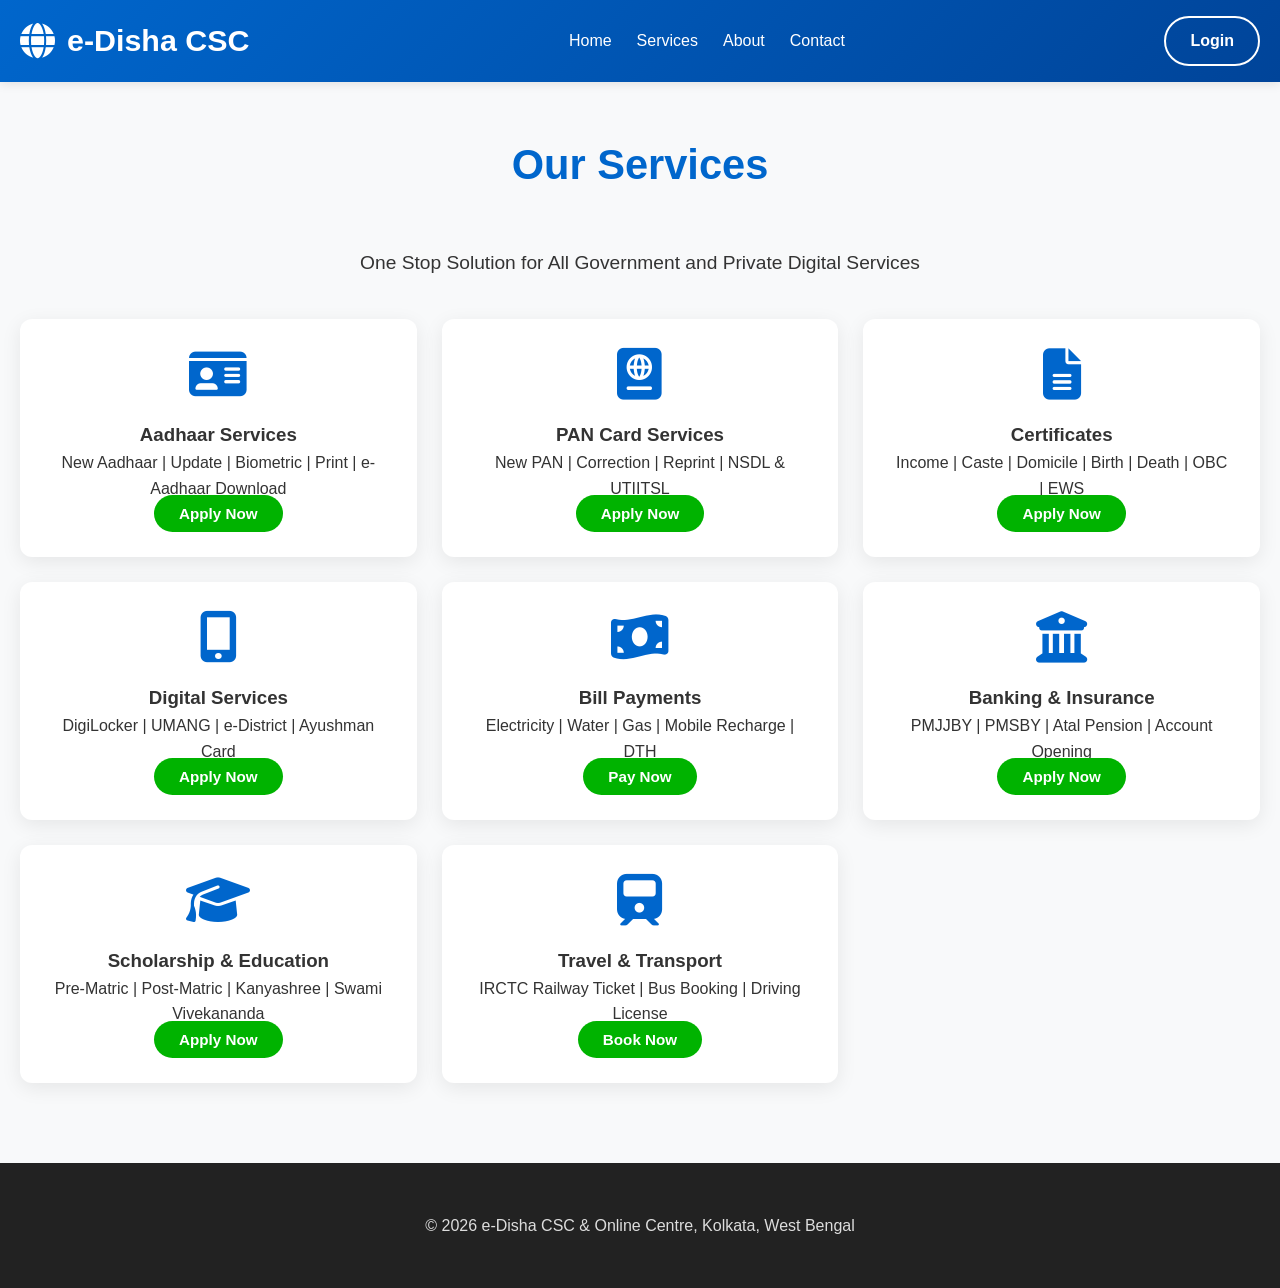
==== services.html @ f9daeaee "Create services.html" ====
<!DOCTYPE html>
<html lang="en">
<head>
    <meta charset="UTF-8">
    <meta name="viewport" content="width=device-width, initial-scale=1.0">
    <title>Services - e-Disha CSC</title>
    <link rel="stylesheet" href="style.css">
    <link rel="stylesheet" href="https://cdnjs.cloudflare.com/ajax/libs/font-awesome/6.6.0/css/all.min.css">
    <style>
        .service-grid {
            display: grid;
            grid-template-columns: repeat(auto-fit, minmax(320px, 1fr));
            gap: 25px;
            margin-top: 40px;
        }
        .service-card {
            background: white;
            border-radius: 12px;
            padding: 30px;
            box-shadow: 0 5px 20px rgba(0,0,0,0.08);
            transition: 0.3s;
            text-align: center;
        }
        .service-card:hover {
            transform: translateY(-10px);
            box-shadow: 0 15px 30px rgba(0,0,0,0.15);
        }
        .service-card i {
            font-size: 3.2rem;
            color: var(--primary);
            margin-bottom: 20px;
        }
    </style>
</head>
<body>
    <header>
        <nav>
            <a href="index.html" class="logo">
                <i class="fas fa-globe"></i> e-Disha CSC
            </a>
            <ul class="nav-links">
                <li><a href="index.html">Home</a></li>
                <li><a href="services.html">Services</a></li>
                <li><a href="about.html">About</a></li>
                <li><a href="contact.html">Contact</a></li>
            </ul>
            <a href="login.html" class="btn btn-outline">Login</a>
        </nav>
    </header>

    <section style="background: #f8f9fa; padding-top: 50px;">
        <div class="container">
            <h2>Our Services</h2>
            <p style="text-align:center; font-size:1.2rem; max-width:700px; margin:0 auto 40px;">
                One Stop Solution for All Government and Private Digital Services
            </p>

            <div class="service-grid">
                <div class="service-card">
                    <i class="fas fa-id-card"></i>
                    <h3>Aadhaar Services</h3>
                    <p>New Aadhaar | Update | Biometric | Print | e-Aadhaar Download</p>
                    <a href="#" class="btn btn-primary" style="margin-top:15px; padding:10px 25px; font-size:0.95rem;">Apply Now</a>
                </div>

                <div class="service-card">
                    <i class="fas fa-passport"></i>
                    <h3>PAN Card Services</h3>
                    <p>New PAN | Correction | Reprint | NSDL & UTIITSL</p>
                    <a href="#" class="btn btn-primary" style="margin-top:15px; padding:10px 25px; font-size:0.95rem;">Apply Now</a>
                </div>

                <div class="service-card">
                    <i class="fas fa-file-alt"></i>
                    <h3>Certificates</h3>
                    <p>Income | Caste | Domicile | Birth | Death | OBC | EWS</p>
                    <a href="#" class="btn btn-primary" style="margin-top:15px; padding:10px 25px; font-size:0.95rem;">Apply Now</a>
                </div>

                <div class="service-card">
                    <i class="fas fa-mobile-alt"></i>
                    <h3>Digital Services</h3>
                    <p>DigiLocker | UMANG | e-District | Ayushman Card</p>
                    <a href="#" class="btn btn-primary" style="margin-top:15px; padding:10px 25px; font-size:0.95rem;">Apply Now</a>
                </div>

                <div class="service-card">
                    <i class="fas fa-money-bill-wave"></i>
                    <h3>Bill Payments</h3>
                    <p>Electricity | Water | Gas | Mobile Recharge | DTH</p>
                    <a href="#" class="btn btn-primary" style="margin-top:15px; padding:10px 25px; font-size:0.95rem;">Pay Now</a>
                </div>

                <div class="service-card">
                    <i class="fas fa-university"></i>
                    <h3>Banking & Insurance</h3>
                    <p>PMJJBY | PMSBY | Atal Pension | Account Opening</p>
                    <a href="#" class="btn btn-primary" style="margin-top:15px; padding:10px 25px; font-size:0.95rem;">Apply Now</a>
                </div>

                <div class="service-card">
                    <i class="fas fa-graduation-cap"></i>
                    <h3>Scholarship & Education</h3>
                    <p>Pre-Matric | Post-Matric | Kanyashree | Swami Vivekananda</p>
                    <a href="#" class="btn btn-primary" style="margin-top:15px; padding:10px 25px; font-size:0.95rem;">Apply Now</a>
                </div>

                <div class="service-card">
                    <i class="fas fa-train"></i>
                    <h3>Travel & Transport</h3>
                    <p>IRCTC Railway Ticket | Bus Booking | Driving License</p>
                    <a href="#" class="btn btn-primary" style="margin-top:15px; padding:10px 25px; font-size:0.95rem;">Book Now</a>
                </div>
            </div>
        </div>
    </section>

    <footer style="background:#222; color:#ddd; padding:50px 20px; text-align:center;">
        <p>&copy; 2026 e-Disha CSC & Online Centre, Kolkata, West Bengal</p>
    </footer>
</body>
</html>
---- style.css ----
:root {
    --primary: #0066cc;
    --secondary: #00b300;
    --dark: #222;
}

* {
    margin: 0;
    padding: 0;
    box-sizing: border-box;
}

body {
    font-family: 'Segoe UI', Tahoma, Geneva, Verdana, sans-serif;
    line-height: 1.6;
    color: #333;
}

header {
    background: linear-gradient(135deg, var(--primary), #004499);
    color: white;
    position: sticky;
    top: 0;
    z-index: 1000;
    box-shadow: 0 2px 10px rgba(0,0,0,0.1);
}

nav {
    max-width: 1300px;
    margin: 0 auto;
    padding: 1rem 20px;
    display: flex;
    justify-content: space-between;
    align-items: center;
}

.logo {
    display: flex;
    align-items: center;
    font-size: 1.9rem;
    font-weight: bold;
    text-decoration: none;
    color: white;
}

.logo i {
    margin-right: 12px;
    font-size: 2.2rem;
}

.nav-links {
    display: flex;
    gap: 25px;
    list-style: none;
}

.nav-links a {
    color: white;
    text-decoration: none;
    font-weight: 500;
    transition: 0.3s;
}

.nav-links a:hover {
    color: #ffd700;
}

.btn {
    padding: 10px 24px;
    border-radius: 50px;
    text-decoration: none;
    font-weight: bold;
    transition: 0.3s;
}

.btn-primary {
    background: var(--secondary);
    color: white;
}

.btn-outline {
    border: 2px solid white;
    color: white;
}

.btn-outline:hover {
    background: white;
    color: var(--primary);
}

/* Common Section Styling */
section {
    padding: 80px 20px;
}

.container {
    max-width: 1300px;
    margin: 0 auto;
}

h2 {
    text-align: center;
    font-size: 2.6rem;
    margin-bottom: 50px;
    color: var(--primary);
}
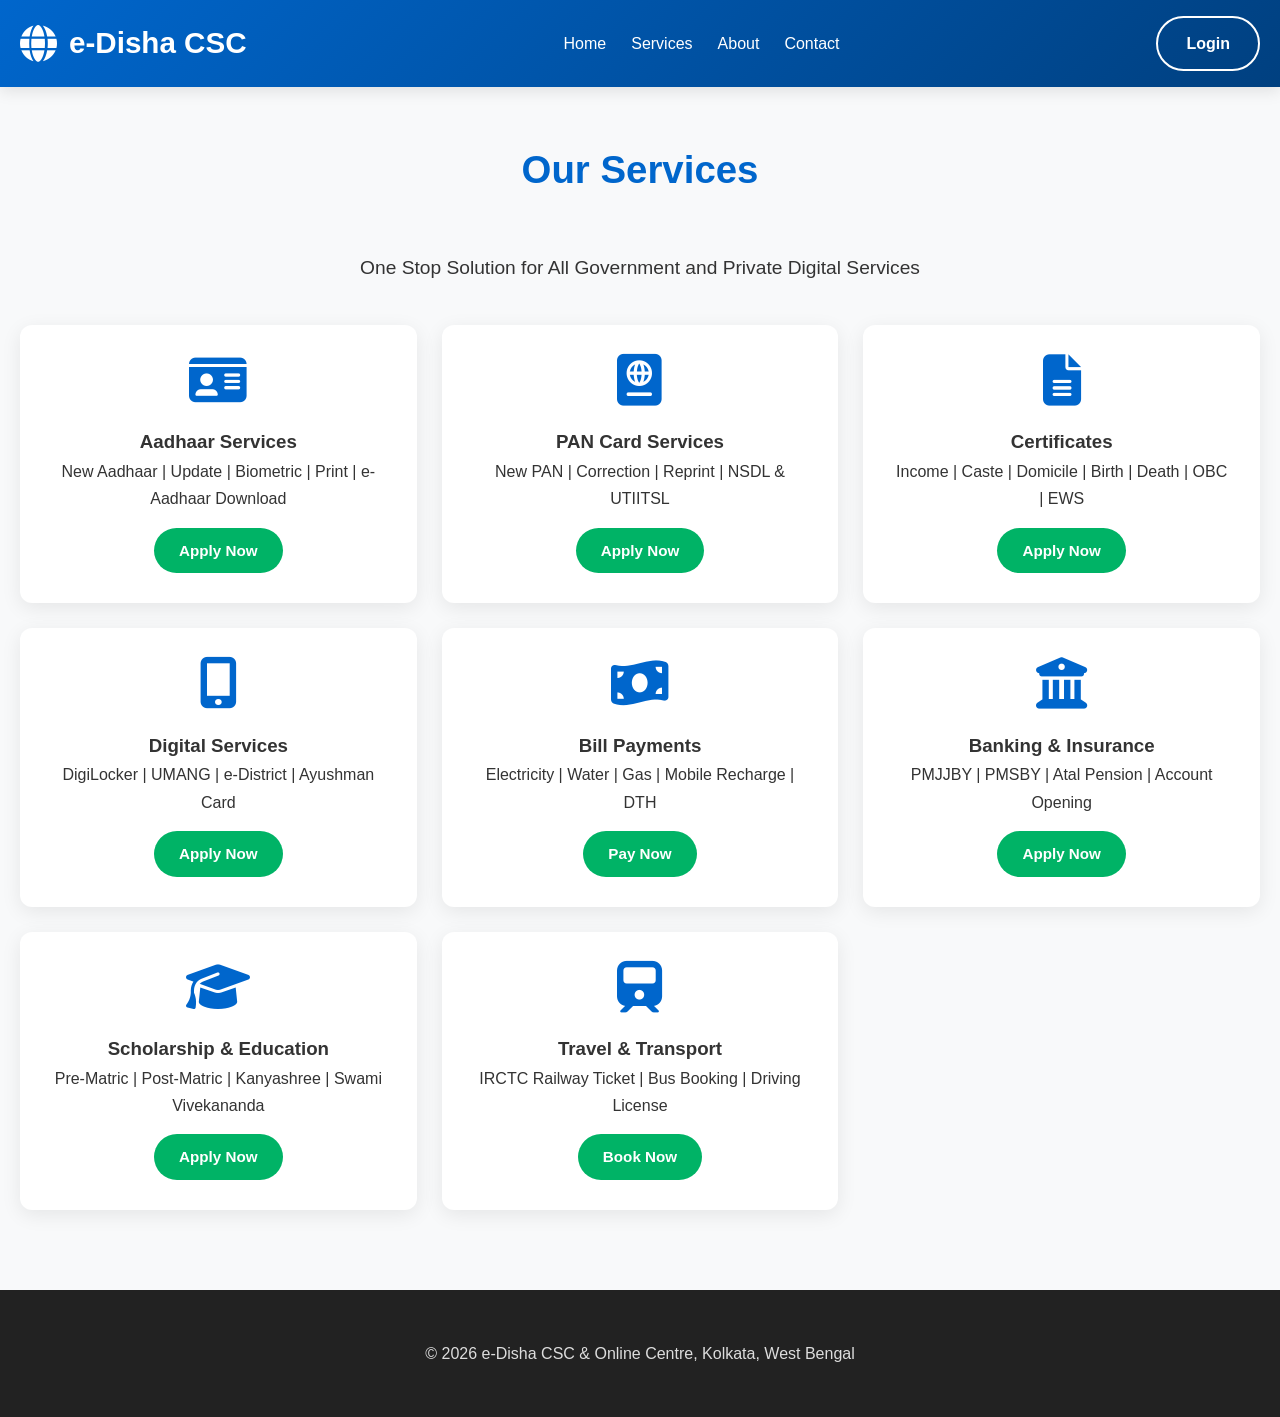
==== commit 585a0246: "Update services.html" ====
--- a/services.html
+++ b/services.html
@@ -7,6 +7,147 @@
     <link rel="stylesheet" href="style.css">
     <link rel="stylesheet" href="https://cdnjs.cloudflare.com/ajax/libs/font-awesome/6.6.0/css/all.min.css">
     <style>
+        :root {
+    --primary: #0066cc;
+    --secondary: #00b366;
+    --dark: #1e2937;
+    --light: #f8fafc;
+}
+
+* {
+    margin: 0;
+    padding: 0;
+    box-sizing: border-box;
+}
+
+body {
+    font-family: 'Segoe UI', Tahoma, Geneva, Verdana, sans-serif;
+    line-height: 1.7;
+    color: #333;
+    font-size: 16px;
+}
+
+header {
+    background: linear-gradient(135deg, var(--primary), #004080);
+    color: white;
+    position: sticky;
+    top: 0;
+    z-index: 1000;
+    box-shadow: 0 4px 15px rgba(0,0,0,0.1);
+}
+
+nav {
+    max-width: 1350px;
+    margin: 0 auto;
+    padding: 1rem 20px;
+    display: flex;
+    justify-content: space-between;
+    align-items: center;
+    flex-wrap: wrap;
+    gap: 15px;
+}
+
+.logo {
+    font-size: 1.85rem;
+    font-weight: 700;
+    text-decoration: none;
+    color: white;
+    display: flex;
+    align-items: center;
+}
+
+.logo i { margin-right: 12px; font-size: 2.3rem; }
+
+.nav-links {
+    display: flex;
+    gap: 25px;
+    list-style: none;
+    flex-wrap: wrap;
+}
+
+.nav-links a {
+    color: white;
+    text-decoration: none;
+    font-weight: 500;
+    transition: all 0.3s;
+}
+
+.nav-links a:hover { color: #ffd700; }
+
+.btn {
+    padding: 12px 28px;
+    border-radius: 50px;
+    font-weight: 600;
+    text-decoration: none;
+    transition: all 0.3s;
+    display: inline-block;
+}
+
+.btn-primary {
+    background: var(--secondary);
+    color: white;
+}
+
+.btn-outline {
+    border: 2px solid white;
+    color: white;
+}
+
+.btn-outline:hover {
+    background: white;
+    color: var(--primary);
+}
+
+/* ================== COMMON SECTIONS ================== */
+.container {
+    max-width: 1350px;
+    margin: 0 auto;
+    padding: 0 20px;
+}
+
+section {
+    padding: 80px 0;
+}
+
+h2 {
+    text-align: center;
+    font-size: 2.4rem;
+    margin-bottom: 50px;
+    color: var(--primary);
+    font-weight: 700;
+}
+
+.service-card {
+    background: white;
+    border-radius: 16px;
+    padding: 30px 20px;
+    box-shadow: 0 8px 25px rgba(0,0,0,0.08);
+    text-align: center;
+    transition: all 0.4s;
+}
+
+.service-card:hover {
+    transform: translateY(-12px);
+    box-shadow: 0 20px 35px rgba(0,0,0,0.15);
+}
+
+.service-card i {
+    font-size: 3rem;
+    color: var(--primary);
+    margin-bottom: 18px;
+}
+
+/* Mobile Responsive */
+@media (max-width: 768px) {
+    nav { padding: 15px 15px; }
+    .nav-links { gap: 15px; font-size: 0.95rem; }
+    h2 { font-size: 1.9rem; margin-bottom: 35px; }
+    section { padding: 60px 0; }
+}
+
+@media (max-width: 480px) {
+    .hero h1 { font-size: 2.3rem; }
+}
         .service-grid {
             display: grid;
             grid-template-columns: repeat(auto-fit, minmax(320px, 1fr));
--- a/style.css
+++ b/style.css
@@ -1,7 +1,8 @@
 :root {
     --primary: #0066cc;
-    --secondary: #00b300;
-    --dark: #222;
+    --secondary: #00b366;
+    --dark: #1e2937;
+    --light: #f8fafc;
 }
 
 * {
@@ -12,65 +13,65 @@
 
 body {
     font-family: 'Segoe UI', Tahoma, Geneva, Verdana, sans-serif;
-    line-height: 1.6;
+    line-height: 1.7;
     color: #333;
+    font-size: 16px;
 }
 
 header {
-    background: linear-gradient(135deg, var(--primary), #004499);
+    background: linear-gradient(135deg, var(--primary), #004080);
     color: white;
     position: sticky;
     top: 0;
     z-index: 1000;
-    box-shadow: 0 2px 10px rgba(0,0,0,0.1);
+    box-shadow: 0 4px 15px rgba(0,0,0,0.1);
 }
 
 nav {
-    max-width: 1300px;
+    max-width: 1350px;
     margin: 0 auto;
     padding: 1rem 20px;
     display: flex;
     justify-content: space-between;
     align-items: center;
+    flex-wrap: wrap;
+    gap: 15px;
 }
 
 .logo {
+    font-size: 1.85rem;
+    font-weight: 700;
+    text-decoration: none;
+    color: white;
     display: flex;
     align-items: center;
-    font-size: 1.9rem;
-    font-weight: bold;
-    text-decoration: none;
-    color: white;
 }
 
-.logo i {
-    margin-right: 12px;
-    font-size: 2.2rem;
-}
+.logo i { margin-right: 12px; font-size: 2.3rem; }
 
 .nav-links {
     display: flex;
     gap: 25px;
     list-style: none;
+    flex-wrap: wrap;
 }
 
 .nav-links a {
     color: white;
     text-decoration: none;
     font-weight: 500;
-    transition: 0.3s;
+    transition: all 0.3s;
 }
 
-.nav-links a:hover {
-    color: #ffd700;
-}
+.nav-links a:hover { color: #ffd700; }
 
 .btn {
-    padding: 10px 24px;
+    padding: 12px 28px;
     border-radius: 50px;
+    font-weight: 600;
     text-decoration: none;
-    font-weight: bold;
-    transition: 0.3s;
+    transition: all 0.3s;
+    display: inline-block;
 }
 
 .btn-primary {
@@ -88,19 +89,53 @@
     color: var(--primary);
 }
 
-/* Common Section Styling */
-section {
-    padding: 80px 20px;
+/* ================== COMMON SECTIONS ================== */
+.container {
+    max-width: 1350px;
+    margin: 0 auto;
+    padding: 0 20px;
 }
 
-.container {
-    max-width: 1300px;
-    margin: 0 auto;
+section {
+    padding: 80px 0;
 }
 
 h2 {
     text-align: center;
-    font-size: 2.6rem;
+    font-size: 2.4rem;
     margin-bottom: 50px;
     color: var(--primary);
+    font-weight: 700;
 }
+
+.service-card {
+    background: white;
+    border-radius: 16px;
+    padding: 30px 20px;
+    box-shadow: 0 8px 25px rgba(0,0,0,0.08);
+    text-align: center;
+    transition: all 0.4s;
+}
+
+.service-card:hover {
+    transform: translateY(-12px);
+    box-shadow: 0 20px 35px rgba(0,0,0,0.15);
+}
+
+.service-card i {
+    font-size: 3rem;
+    color: var(--primary);
+    margin-bottom: 18px;
+}
+
+/* Mobile Responsive */
+@media (max-width: 768px) {
+    nav { padding: 15px 15px; }
+    .nav-links { gap: 15px; font-size: 0.95rem; }
+    h2 { font-size: 1.9rem; margin-bottom: 35px; }
+    section { padding: 60px 0; }
+}
+
+@media (max-width: 480px) {
+    .hero h1 { font-size: 2.3rem; }
+}
